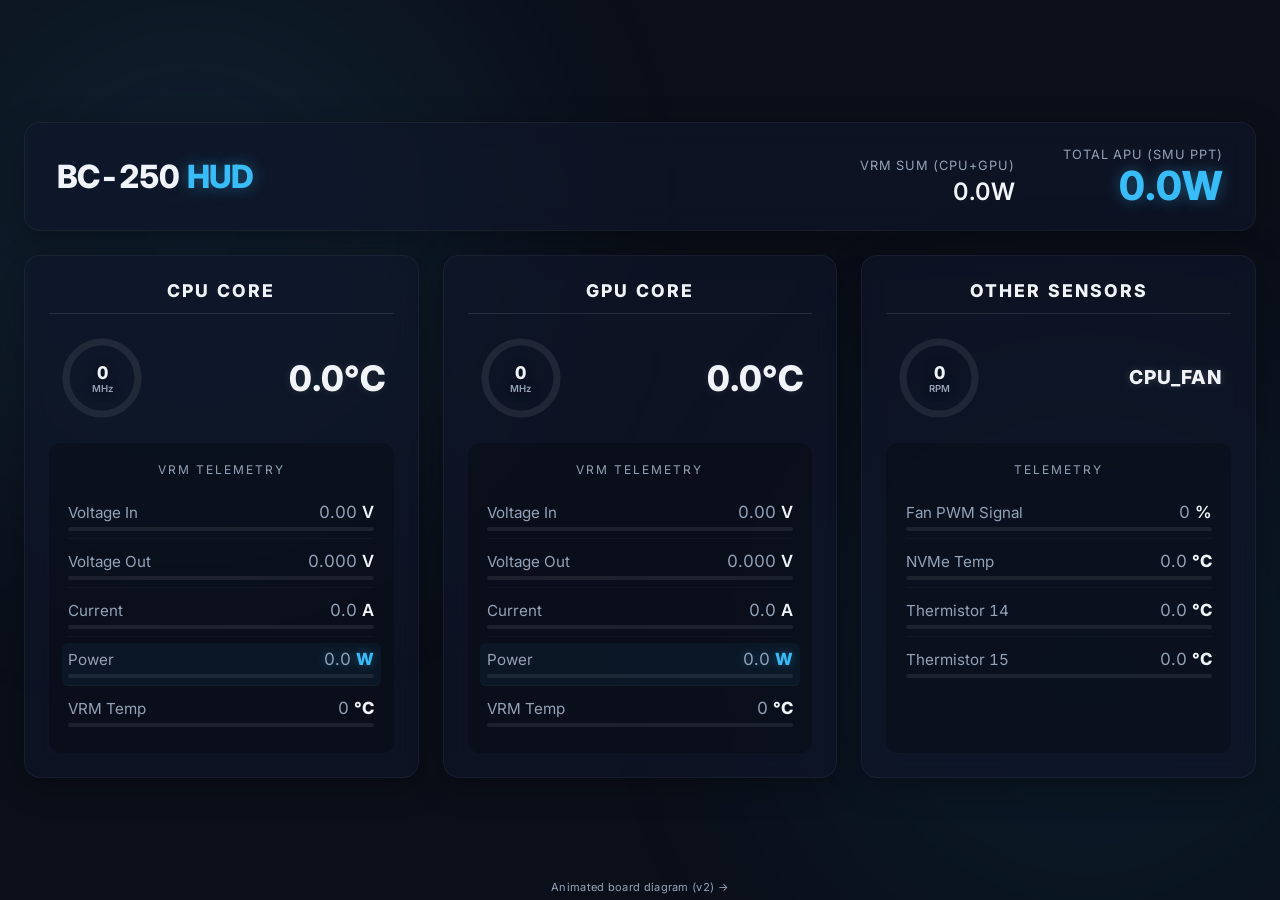
==== web/index.html @ 1ba90a02 "Initial commit" ====
<!DOCTYPE html>
<html lang="en">
<head>
    <meta charset="UTF-8">
    <meta name="viewport" content="width=device-width, initial-scale=1.0">
    <title>BC-250 HUD</title>
    <link rel="icon" type="image/svg+xml" href="/favicon-pulse.svg">
    <link rel="stylesheet" href="style.css">
    <link href="https://fonts.googleapis.com/css2?family=Inter:wght@400;600;800&display=swap" rel="stylesheet">
</head>
<body>
    <!-- Background graphic -->
    <div class="background-blobs">
        <div class="blob blob-1"></div>
        <div class="blob blob-2"></div>
    </div>

    <!-- Main container (no scrolling) -->
    <div class="hud-container">
        <!-- Header -->
        <header class="hud-header glass-panel">
            <div class="hud-title">BC-250 <span>HUD</span></div>
            <div class="hud-power-stats">
                <div class="stat" id="total-power-stat">
                    <span class="lbl">VRM SUM (CPU+GPU)</span>
                    <div class="val-box"><span class="val" id="total-power">0.0</span>W</div>
                </div>
                <div class="stat primary" id="sys-ppt-stat">
                    <span class="lbl">TOTAL APU (SMU PPT)</span>
                    <div class="val-box"><span class="val" id="sys-ppt">0.0</span>W</div>
                </div>
            </div>
        </header>

        <!-- 3-column grid (CPU, GPU, System) -->
        <main class="hud-grid">

            <!-- CPU Card -->
            <section class="hud-card glass-panel">
                <div class="card-title">CPU CORE</div>

                <div class="card-top">
                    <!-- Mini frequency gauge -->
                    <div class="gauge-mini">
                        <svg viewBox="0 0 50 50">
                            <circle class="bg" cx="25" cy="25" r="20"></circle>
                            <circle class="fg" cx="25" cy="25" r="20" id="cpu-freq-gauge"></circle>
                        </svg>
                        <div class="gauge-val"><span id="cpu-freq">0</span><span class="unit">MHz</span></div>
                    </div>
                    <!-- Temperature -->
                    <div class="core-temps">
                        <div class="sys-temp" id="sys-cpu-temp">0.0°C</div>
                    </div>
                </div>

                <!-- VRM Table (compact) -->
                <div class="vrm-data">
                    <div class="vrm-title">VRM Telemetry</div>
                    <div class="vrm-row">
                        <div class="vrm-row-main"><span>Voltage In</span><div class="r-val"><span id="cpu-vin">0.00</span> V</div></div>
                        <div class="mini-bar"><div class="mini-bar-fill" id="cpu-vin-bar" data-max="13"></div></div>
                    </div>
                    <div class="vrm-row">
                        <div class="vrm-row-main"><span>Voltage Out</span><div class="r-val"><span id="cpu-vout">0.000</span> V</div></div>
                        <div class="mini-bar"><div class="mini-bar-fill" id="cpu-vout-bar" data-max="1.2"></div></div>
                    </div>
                    <div class="vrm-row">
                        <div class="vrm-row-main"><span>Current</span><div class="r-val"><span id="cpu-iout">0.0</span> A</div></div>
                        <div class="mini-bar"><div class="mini-bar-fill" id="cpu-iout-bar" data-max="55"></div></div>
                    </div>
                    <div class="vrm-row highlight">
                        <div class="vrm-row-main"><span>Power</span><div class="r-val"><span id="cpu-pout">0.0</span> W</div></div>
                        <div class="mini-bar"><div class="mini-bar-fill" id="cpu-pout-bar" data-max="60"></div></div>
                    </div>
                    <div class="vrm-row">
                        <div class="vrm-row-main"><span>VRM Temp</span><div class="r-val temp-vrm" id="cpu-temp-figure"><span id="cpu-temp">0</span> °C</div></div>
                        <div class="mini-bar"><div class="mini-bar-fill" id="cpu-temp-bar" data-max="100"></div></div>
                    </div>
                </div>
            </section>

            <!-- GPU Card -->
            <section class="hud-card glass-panel">
                <div class="card-title">GPU CORE</div>

                <div class="card-top">
                    <div class="gauge-mini">
                        <svg viewBox="0 0 50 50">
                            <circle class="bg" cx="25" cy="25" r="20"></circle>
                            <circle class="fg" cx="25" cy="25" r="20" id="gpu-freq-gauge"></circle>
                        </svg>
                        <div class="gauge-val"><span id="gpu-clock">0</span><span class="unit">MHz</span></div>
                    </div>
                    <div class="core-temps">
                        <div class="sys-temp" id="sys-gpu-temp">0.0°C</div>
                    </div>
                </div>

                <div class="vrm-data">
                    <div class="vrm-title">VRM Telemetry</div>
                    <div class="vrm-row">
                        <div class="vrm-row-main"><span>Voltage In</span><div class="r-val"><span id="gpu-vin">0.00</span> V</div></div>
                        <div class="mini-bar"><div class="mini-bar-fill" id="gpu-vin-bar" data-max="13"></div></div>
                    </div>
                    <div class="vrm-row">
                        <div class="vrm-row-main"><span>Voltage Out</span><div class="r-val"><span id="gpu-vout">0.000</span> V</div></div>
                        <div class="mini-bar"><div class="mini-bar-fill" id="gpu-vout-bar" data-max="0.9"></div></div>
                    </div>
                    <div class="vrm-row">
                        <div class="vrm-row-main"><span>Current</span><div class="r-val"><span id="gpu-iout">0.0</span> A</div></div>
                        <div class="mini-bar"><div class="mini-bar-fill" id="gpu-iout-bar" data-max="150"></div></div>
                    </div>
                    <div class="vrm-row highlight">
                        <div class="vrm-row-main"><span>Power</span><div class="r-val"><span id="gpu-pout">0.0</span> W</div></div>
                        <div class="mini-bar"><div class="mini-bar-fill" id="gpu-pout-bar" data-max="130"></div></div>
                    </div>
                    <div class="vrm-row">
                        <div class="vrm-row-main"><span>VRM Temp</span><div class="r-val temp-vrm" id="gpu-temp-figure"><span id="gpu-temp">0</span> °C</div></div>
                        <div class="mini-bar"><div class="mini-bar-fill" id="gpu-temp-bar" data-max="100"></div></div>
                    </div>
                </div>
            </section>

            <!-- OTHER SENSORS Card -->
            <section class="hud-card glass-panel">
                <div class="card-title">OTHER SENSORS</div>

                <div class="card-top">
                    <div class="gauge-mini">
                        <svg viewBox="0 0 50 50">
                            <circle class="bg" cx="25" cy="25" r="20"></circle>
                            <circle class="fg" cx="25" cy="25" r="20" id="fan-rpm-gauge"></circle>
                        </svg>
                        <div class="gauge-val"><span id="fan-rpm">0</span><span class="unit">RPM</span></div>
                    </div>
                    <div class="core-temps">
                        <div class="sys-temp-lbl" style="font-size: 1.2rem; color: var(--text-main); font-weight: 800; text-shadow: 0 0 10px rgba(255,255,255,0.2);">CPU_FAN</div>
                    </div>
                </div>

                <div class="vrm-data">
                    <div class="vrm-title">Telemetry</div>
                    <div class="vrm-row">
                        <div class="vrm-row-main"><span>Fan PWM Signal</span><div class="r-val"><span id="fan-pwm">0</span> %</div></div>
                        <div class="mini-bar"><div class="mini-bar-fill" id="fan-pwm-bar" data-max="100"></div></div>
                    </div>
                    <div class="vrm-row">
                        <div class="vrm-row-main"><span>NVMe Temp</span><div class="r-val temp-vrm" id="nvme-temp-figure"><span id="nvme-temp">0.0</span> °C</div></div>
                        <div class="mini-bar"><div class="mini-bar-fill" id="nvme-temp-bar" data-max="85"></div></div>
                    </div>
                    <div class="vrm-row">
                        <div class="vrm-row-main"><span>Thermistor 14</span><div class="r-val temp-vrm" id="therm-14-figure"><span id="therm-14">0.0</span> °C</div></div>
                        <div class="mini-bar"><div class="mini-bar-fill" id="therm-14-bar" data-max="100"></div></div>
                    </div>
                    <div class="vrm-row">
                        <div class="vrm-row-main"><span>Thermistor 15</span><div class="r-val temp-vrm" id="therm-15-figure"><span id="therm-15">0.0</span> °C</div></div>
                        <div class="mini-bar"><div class="mini-bar-fill" id="therm-15-bar" data-max="100"></div></div>
                    </div>
                </div>
            </section>

        </main>
    </div>

    <!-- position:fixed so it doesn't disturb the overflow:hidden/100vh layout -->
    <div class="dash-switch-link">
        <a href="/v2/">Animated board diagram (v2) →</a>
    </div>

    <script src="app.js"></script>
</body>
</html>
---- web/style.css ----
:root {
    --bg-color: #0b0f19;
    --glass-bg: rgba(15, 23, 42, 0.6);
    --glass-border: rgba(255, 255, 255, 0.05);
    --text-main: #f1f5f9;
    --text-muted: #94a3b8;
    --accent: #38bdf8;
    --accent-glow: rgba(56, 189, 248, 0.4);

    --status-good: #34d399;
    --status-warning: #fbbf24;
    --status-serious: #fb923c;
    --status-critical: #fb7185;
}

* { box-sizing: border-box; margin: 0; padding: 0; }

body {
    font-family: 'Inter', sans-serif;
    font-variant-numeric: tabular-nums;
    background-color: var(--bg-color);
    color: var(--text-main);

    /* CORE DESIGN CONSTRAINT: no scrolling allowed — everything stays centered on one screen */
    overflow: hidden;
    display: flex;
    justify-content: center;
    align-items: center;
    height: 100vh;
}

/* Background Effects */
.background-blobs {
    position: fixed; top: 0; left: 0; width: 100vw; height: 100vh;
    z-index: 0; pointer-events: none; overflow: hidden;
}
.blob {
    position: absolute; filter: blur(120px); opacity: 0.4; border-radius: 50%;
}
.blob-1 { top: -10%; left: -10%; width: 50vw; height: 50vw; background: rgba(56, 189, 248, 0.2); }
.blob-2 { bottom: -10%; right: -10%; width: 50vw; height: 50vw; background: rgba(14, 165, 233, 0.15); }

/* Small, understated link to v2. position:fixed keeps it out of the body's
   flex layout, so it can't overflow the strict overflow:hidden/100vh setup. */
.dash-switch-link {
    position: fixed;
    left: 0; right: 0; bottom: 6px;
    text-align: center;
    font-size: 11px;
    letter-spacing: .3px;
    z-index: 1;
}
.dash-switch-link a {
    color: var(--text-muted);
    text-decoration: none;
    border-bottom: 1px dotted transparent;
}
.dash-switch-link a:hover {
    color: var(--text-main);
    border-bottom-color: var(--text-muted);
}

/* Main Wrapper */
.hud-container {
    width: 100%;
    max-width: 1300px; /* A bit wider to fit 3 columns */
    padding: 1.5rem;
    display: flex;
    flex-direction: column;
    gap: 1.5rem;
    z-index: 1;
}

.glass-panel {
    background: var(--glass-bg);
    backdrop-filter: blur(12px);
    border: 1px solid var(--glass-border);
    border-radius: 16px;
    box-shadow: 0 8px 32px rgba(0,0,0,0.3);
}

/* HEADER */
.hud-header {
    display: flex;
    justify-content: space-between;
    align-items: center;
    padding: 1.5rem 2rem;
}
.hud-title {
    font-size: 2rem; font-weight: 800; letter-spacing: -1px;
}
.hud-title span {
    color: var(--accent); text-shadow: 0 0 15px var(--accent-glow);
}
.hud-power-stats {
    display: flex; gap: 3rem; align-items: flex-end;
}
.stat { display: flex; flex-direction: column; align-items: flex-end; }
.stat .lbl { font-size: 0.8rem; color: var(--text-muted); text-transform: uppercase; letter-spacing: 1px; margin-bottom: 0.2rem; }
.stat .val-box { font-size: 1.5rem; font-weight: 600; }
.stat.primary .val-box { font-size: 2.5rem; font-weight: 800; color: var(--accent); text-shadow: 0 0 15px var(--accent-glow); line-height: 1; }

/* total_power_valid == false: one of the CPU/GPU I2C readings is currently
   glitching — the total is unknown, not 0. Dim it instead of showing a false zero. */
.stat.uncertain .val-box { color: var(--text-muted); text-shadow: none; }

/* TOTAL APU (SMU PPT): warning colors as it approaches power limits */
.stat.primary.ppt-warning .val-box { color: var(--status-warning); text-shadow: 0 0 15px rgba(251, 191, 36, 0.4); }
.stat.primary.ppt-critical .val-box { color: var(--status-critical); text-shadow: 0 0 15px rgba(251, 113, 133, 0.4); animation: ppt-blink 0.8s ease-in-out infinite; }
@keyframes ppt-blink { 0%, 100% { opacity: 1; } 50% { opacity: 0.35; } }

/* MAIN GRID (3 Columns) */
.hud-grid {
    display: grid;
    grid-template-columns: repeat(3, 1fr);
    grid-template-rows: auto auto 1fr; /* title / gauge block / telemetry */
    gap: 1.5rem;
}

/* CARDS: subgrid inherits row tracks from .hud-grid, so matching sections
   (title/top/data) across all three cards automatically line up in height —
   no need to hand-tune fixed values or add filler rows */
.hud-card {
    padding: 1.5rem;
    display: grid;
    grid-row: span 3;
    grid-template-rows: subgrid;
    row-gap: 1.2rem;
}
.card-title {
    font-size: 1.1rem;
    font-weight: 800;
    letter-spacing: 2px;
    color: var(--text-main);
    border-bottom: 1px solid rgba(255,255,255,0.1);
    padding-bottom: 0.8rem;
    text-align: center;
}

/* SVG MINI GAUGES & TEMPS */
.card-top {
    display: flex;
    justify-content: space-between;
    align-items: center;
    padding: 0 0.5rem;
}
.gauge-mini {
    position: relative;
    width: 90px;
    height: 90px;
}
.gauge-mini svg {
    width: 100%; height: 100%;
    transform: rotate(-90deg); /* So the fill starts from the top */
}
.gauge-mini circle {
    fill: none; stroke-width: 4; stroke-linecap: round;
}
.gauge-mini .bg { stroke: rgba(255,255,255,0.08); }
.gauge-mini .fg {
    stroke: var(--accent);
    stroke-dasharray: 125.66; /* Circumference of the r=20 circle */
    stroke-dashoffset: 125.66;
    transition: stroke-dashoffset 0.1s linear;
}
.gauge-val {
    position: absolute; inset: 0;
    display: flex; flex-direction: column; justify-content: center; align-items: center;
    font-weight: 800; font-size: 1.1rem; text-shadow: 0 0 10px rgba(0,0,0,0.5);
}
.gauge-val .unit { font-size: 0.6rem; color: var(--text-muted); font-weight: 600; }

.core-temps { text-align: right; }
.sys-temp { font-size: 2.2rem; font-weight: 800; text-shadow: 0 0 10px rgba(255,255,255,0.1); }
.sys-temp-lbl { font-size: 0.8rem; color: var(--text-muted); text-transform: uppercase; letter-spacing: 1px; margin-top: -0.2rem;}

/* VRM ROWS (Table style) */
.vrm-data {
    background: rgba(0,0,0,0.25);
    border-radius: 12px;
    padding: 1.2rem;
    display: flex;
    flex-direction: column;
    gap: 0.4rem;
}
.vrm-title {
    font-size: 0.75rem; color: var(--text-muted); text-transform: uppercase; letter-spacing: 2px;
    margin-bottom: 0.8rem; text-align: center;
}
.vrm-row {
    display: flex; flex-direction: column; gap: 0.3rem;
    padding: 0.4rem 0;
    border-bottom: 1px solid rgba(255,255,255,0.03);
}
.vrm-row:last-child { border-bottom: none; }
.vrm-row-main {
    display: flex; justify-content: space-between; align-items: center;
    font-size: 0.95rem; font-weight: 600;
}
.vrm-row-main span:first-child { color: var(--text-muted); font-weight: 400; }
.r-val { font-size: 1.05rem; }
.vrm-row.highlight { background: rgba(56, 189, 248, 0.05); border-radius: 6px; padding: 0.4rem; margin: 0 -0.4rem; }
.vrm-row.highlight .r-val { color: var(--accent); font-weight: 800; text-shadow: 0 0 10px var(--accent-glow);}
.temp-vrm { font-weight: 800; }

/* Mini level indicator below each VRM/temperature value */
.mini-bar {
    width: 100%; height: 4px; border-radius: 2px;
    background: rgba(255,255,255,0.08); overflow: hidden;
}
.mini-bar-fill {
    height: 100%; width: 0%;
    background: var(--accent);
    border-radius: 2px;
    transition: width 0.15s linear, background-color 0.2s linear;
}

/* Temperature color semantics: good → warning → serious → critical */
.temp-vrm.status-good, .sys-temp.status-good { color: var(--status-good); }
.temp-vrm.status-warning, .sys-temp.status-warning { color: var(--status-warning); }
.temp-vrm.status-serious, .sys-temp.status-serious { color: var(--status-serious); }
.temp-vrm.status-critical, .sys-temp.status-critical { color: var(--status-critical); text-shadow: 0 0 10px rgba(251, 113, 133, 0.3); }

.mini-bar-fill.status-good { background: var(--status-good); }
.mini-bar-fill.status-warning { background: var(--status-warning); }
.mini-bar-fill.status-serious { background: var(--status-serious); }
.mini-bar-fill.status-critical { background: var(--status-critical); }

/* RESPONSIVE: for when this is opened on a phone */
@media (max-width: 900px) {
    body { overflow: auto; height: auto; align-items: flex-start; padding: 2rem 0; }
    .hud-grid { grid-template-columns: 1fr; }
    .hud-card { grid-row: auto; grid-template-rows: none; }
    .hud-header { flex-direction: column; text-align: center; gap: 1.5rem; }
    .hud-power-stats { flex-direction: column; align-items: center; gap: 1.5rem; }
    .stat { align-items: center; }
}
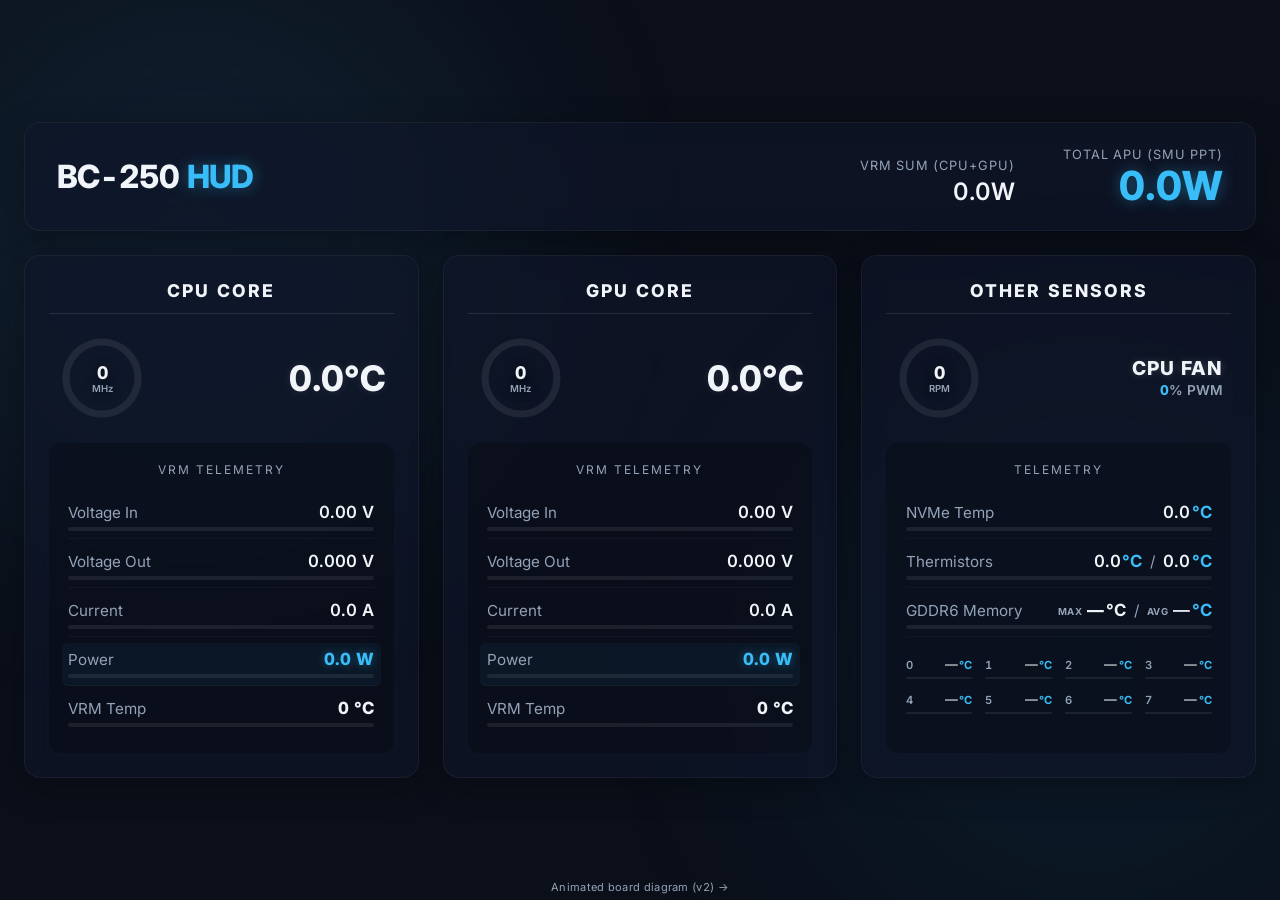
==== commit 19b66131: "feat: add GDDR6 memory monitoring panel with temperature readings and visual indicators - Updated in" ====
--- a/web/index.html
+++ b/web/index.html
@@ -66,7 +66,7 @@
                         <div class="mini-bar"><div class="mini-bar-fill" id="cpu-vout-bar" data-max="1.2"></div></div>
                     </div>
                     <div class="vrm-row">
-                        <div class="vrm-row-main"><span>Current</span><div class="r-val"><span id="cpu-iout">0.0</span> A</div></div>
+                        <div class="vrm-row-main"><span>Current<span class="fault-badge" id="cpu-iout-fault-badge"></span></span><div class="r-val"><span id="cpu-iout">0.0</span> A</div></div>
                         <div class="mini-bar"><div class="mini-bar-fill" id="cpu-iout-bar" data-max="55"></div></div>
                     </div>
                     <div class="vrm-row highlight">
@@ -74,7 +74,7 @@
                         <div class="mini-bar"><div class="mini-bar-fill" id="cpu-pout-bar" data-max="60"></div></div>
                     </div>
                     <div class="vrm-row">
-                        <div class="vrm-row-main"><span>VRM Temp</span><div class="r-val temp-vrm" id="cpu-temp-figure"><span id="cpu-temp">0</span> °C</div></div>
+                        <div class="vrm-row-main"><span>VRM Temp<span class="fault-badge" id="cpu-temp-fault-badge"></span></span><div class="r-val temp-vrm" id="cpu-temp-figure"><span id="cpu-temp">0</span> °C</div></div>
                         <div class="mini-bar"><div class="mini-bar-fill" id="cpu-temp-bar" data-max="100"></div></div>
                     </div>
                 </div>
@@ -108,7 +108,7 @@
                         <div class="mini-bar"><div class="mini-bar-fill" id="gpu-vout-bar" data-max="0.9"></div></div>
                     </div>
                     <div class="vrm-row">
-                        <div class="vrm-row-main"><span>Current</span><div class="r-val"><span id="gpu-iout">0.0</span> A</div></div>
+                        <div class="vrm-row-main"><span>Current<span class="fault-badge" id="gpu-iout-fault-badge"></span></span><div class="r-val"><span id="gpu-iout">0.0</span> A</div></div>
                         <div class="mini-bar"><div class="mini-bar-fill" id="gpu-iout-bar" data-max="150"></div></div>
                     </div>
                     <div class="vrm-row highlight">
@@ -116,7 +116,7 @@
                         <div class="mini-bar"><div class="mini-bar-fill" id="gpu-pout-bar" data-max="130"></div></div>
                     </div>
                     <div class="vrm-row">
-                        <div class="vrm-row-main"><span>VRM Temp</span><div class="r-val temp-vrm" id="gpu-temp-figure"><span id="gpu-temp">0</span> °C</div></div>
+                        <div class="vrm-row-main"><span>VRM Temp<span class="fault-badge" id="gpu-temp-fault-badge"></span></span><div class="r-val temp-vrm" id="gpu-temp-figure"><span id="gpu-temp">0</span> °C</div></div>
                         <div class="mini-bar"><div class="mini-bar-fill" id="gpu-temp-bar" data-max="100"></div></div>
                     </div>
                 </div>
@@ -135,27 +135,42 @@
                         <div class="gauge-val"><span id="fan-rpm">0</span><span class="unit">RPM</span></div>
                     </div>
                     <div class="core-temps">
-                        <div class="sys-temp-lbl" style="font-size: 1.2rem; color: var(--text-main); font-weight: 800; text-shadow: 0 0 10px rgba(255,255,255,0.2);">CPU_FAN</div>
+                        <div class="sys-temp-lbl fan-label">CPU Fan</div>
+                        <div class="fan-pwm-sub"><span id="fan-pwm">0</span>% PWM</div>
                     </div>
                 </div>
 
                 <div class="vrm-data">
                     <div class="vrm-title">Telemetry</div>
                     <div class="vrm-row">
-                        <div class="vrm-row-main"><span>Fan PWM Signal</span><div class="r-val"><span id="fan-pwm">0</span> %</div></div>
-                        <div class="mini-bar"><div class="mini-bar-fill" id="fan-pwm-bar" data-max="100"></div></div>
-                    </div>
-                    <div class="vrm-row">
-                        <div class="vrm-row-main"><span>NVMe Temp</span><div class="r-val temp-vrm" id="nvme-temp-figure"><span id="nvme-temp">0.0</span> °C</div></div>
+                        <div class="vrm-row-main"><span>NVMe Temp</span><div class="r-val" id="nvme-temp-figure"><span id="nvme-temp">0.0</span><span class="temp-unit">°C</span></div></div>
                         <div class="mini-bar"><div class="mini-bar-fill" id="nvme-temp-bar" data-max="85"></div></div>
                     </div>
                     <div class="vrm-row">
-                        <div class="vrm-row-main"><span>Thermistor 14</span><div class="r-val temp-vrm" id="therm-14-figure"><span id="therm-14">0.0</span> °C</div></div>
-                        <div class="mini-bar"><div class="mini-bar-fill" id="therm-14-bar" data-max="100"></div></div>
+                        <div class="vrm-row-main"><span>Thermistors</span><div class="r-val-pair">
+                            <span class="r-val" id="therm-14-figure" title="Thermistor 14"><span id="therm-14">0.0</span><span class="temp-unit">°C</span></span>
+                            <span class="r-val-sep">/</span>
+                            <span class="r-val" id="therm-15-figure" title="Thermistor 15"><span id="therm-15">0.0</span><span class="temp-unit">°C</span></span>
+                        </div></div>
+                        <div class="mini-bar"><div class="mini-bar-fill" id="therm-14-15-bar" data-max="100"></div></div>
                     </div>
-                    <div class="vrm-row">
-                        <div class="vrm-row-main"><span>Thermistor 15</span><div class="r-val temp-vrm" id="therm-15-figure"><span id="therm-15">0.0</span> °C</div></div>
-                        <div class="mini-bar"><div class="mini-bar-fill" id="therm-15-bar" data-max="100"></div></div>
+                    <div class="vrm-row" id="memory-row" title="GDDR6 memory: waiting for telemetry…">
+                        <div class="vrm-row-main"><span>GDDR6 Memory</span><div class="r-val-pair">
+                            <span class="r-val temp-vrm" id="memory-hotspot-figure"><span class="r-val-tag">MAX</span> <span id="memory-hotspot">—</span><span class="temp-unit">°C</span></span>
+                            <span class="r-val-sep">/</span>
+                            <span class="r-val" id="memory-average-figure"><span class="r-val-tag">AVG</span> <span id="memory-average">—</span><span class="temp-unit">°C</span></span>
+                        </div></div>
+                        <div class="mini-bar"><div class="mini-bar-fill" id="memory-bar" data-max="120"></div></div>
+                    </div>
+                    <div class="mem-chips" id="mem-chips" aria-label="Temperature by memory chip">
+                        <div class="mem-chip"><div class="mem-chip-row"><span class="mem-chip-idx">0</span><span class="r-val" id="mem-chip-figure-0"><span id="mem-chip-val-0">—</span><span class="temp-unit">°C</span></span></div><div class="mini-bar"><div class="mini-bar-fill" id="mem-chip-bar-0" data-max="120"></div></div></div>
+                        <div class="mem-chip"><div class="mem-chip-row"><span class="mem-chip-idx">1</span><span class="r-val" id="mem-chip-figure-1"><span id="mem-chip-val-1">—</span><span class="temp-unit">°C</span></span></div><div class="mini-bar"><div class="mini-bar-fill" id="mem-chip-bar-1" data-max="120"></div></div></div>
+                        <div class="mem-chip"><div class="mem-chip-row"><span class="mem-chip-idx">2</span><span class="r-val" id="mem-chip-figure-2"><span id="mem-chip-val-2">—</span><span class="temp-unit">°C</span></span></div><div class="mini-bar"><div class="mini-bar-fill" id="mem-chip-bar-2" data-max="120"></div></div></div>
+                        <div class="mem-chip"><div class="mem-chip-row"><span class="mem-chip-idx">3</span><span class="r-val" id="mem-chip-figure-3"><span id="mem-chip-val-3">—</span><span class="temp-unit">°C</span></span></div><div class="mini-bar"><div class="mini-bar-fill" id="mem-chip-bar-3" data-max="120"></div></div></div>
+                        <div class="mem-chip"><div class="mem-chip-row"><span class="mem-chip-idx">4</span><span class="r-val" id="mem-chip-figure-4"><span id="mem-chip-val-4">—</span><span class="temp-unit">°C</span></span></div><div class="mini-bar"><div class="mini-bar-fill" id="mem-chip-bar-4" data-max="120"></div></div></div>
+                        <div class="mem-chip"><div class="mem-chip-row"><span class="mem-chip-idx">5</span><span class="r-val" id="mem-chip-figure-5"><span id="mem-chip-val-5">—</span><span class="temp-unit">°C</span></span></div><div class="mini-bar"><div class="mini-bar-fill" id="mem-chip-bar-5" data-max="120"></div></div></div>
+                        <div class="mem-chip"><div class="mem-chip-row"><span class="mem-chip-idx">6</span><span class="r-val" id="mem-chip-figure-6"><span id="mem-chip-val-6">—</span><span class="temp-unit">°C</span></span></div><div class="mini-bar"><div class="mini-bar-fill" id="mem-chip-bar-6" data-max="120"></div></div></div>
+                        <div class="mem-chip"><div class="mem-chip-row"><span class="mem-chip-idx">7</span><span class="r-val" id="mem-chip-figure-7"><span id="mem-chip-val-7">—</span><span class="temp-unit">°C</span></span></div><div class="mini-bar"><div class="mini-bar-fill" id="mem-chip-bar-7" data-max="120"></div></div></div>
                     </div>
                 </div>
             </section>
--- a/web/style.css
+++ b/web/style.css
@@ -173,6 +173,11 @@
 .core-temps { text-align: right; }
 .sys-temp { font-size: 2.2rem; font-weight: 800; text-shadow: 0 0 10px rgba(255,255,255,0.1); }
 .sys-temp-lbl { font-size: 0.8rem; color: var(--text-muted); text-transform: uppercase; letter-spacing: 1px; margin-top: -0.2rem;}
+/* Fan label + PWM readout, moved up next to the RPM gauge instead of living
+   in the telemetry list below (was the "Fan PWM Signal" row). */
+.fan-label { font-size: 1.2rem; color: var(--text-main); font-weight: 800; text-shadow: 0 0 10px rgba(255,255,255,0.2); }
+.fan-pwm-sub { font-size: 0.85rem; color: var(--text-muted); font-weight: 600; margin-top: 0.15rem; }
+.fan-pwm-sub span { color: var(--accent); font-weight: 800; }
 
 /* VRM ROWS (Table style) */
 .vrm-data {
@@ -197,11 +202,66 @@
     display: flex; justify-content: space-between; align-items: center;
     font-size: 0.95rem; font-weight: 600;
 }
-.vrm-row-main span:first-child { color: var(--text-muted); font-weight: 400; }
+/* Direct-child combinator: only the row's own leading label span (e.g.
+   "NVMe Temp") should be muted — not a nested value span deeper inside
+   (a merged-pair figure like Thermistors/GDDR6 Memory is also a <span>
+   and would otherwise match this as its own container's first child). */
+.vrm-row-main > span:first-child { color: var(--text-muted); font-weight: 400; }
 .r-val { font-size: 1.05rem; }
 .vrm-row.highlight { background: rgba(56, 189, 248, 0.05); border-radius: 6px; padding: 0.4rem; margin: 0 -0.4rem; }
 .vrm-row.highlight .r-val { color: var(--accent); font-weight: 800; text-shadow: 0 0 10px var(--accent-glow);}
 .temp-vrm { font-weight: 800; }
+
+/* Two figures sharing one row (Thermistors, GDDR6 Memory) instead of a
+   single value — same idea as the merged Board Temp row on dashboard v2. */
+.r-val-pair { display: flex; align-items: baseline; gap: 0.5rem; }
+.r-val-sep { color: var(--text-muted); font-weight: 400; }
+.r-val-tag { font-size: 0.6rem; color: var(--text-muted); font-weight: 700; letter-spacing: 0.5px; vertical-align: middle; }
+/* The one highlight ordinary readings keep: the °C unit itself, not the
+   number — severity coloring is reserved for the GDDR6 MAX figure. */
+.temp-unit { color: var(--accent); font-weight: 700; margin-left: 0.1rem; }
+/* Inside a severity-colored figure (.temp-vrm carrying a live status class,
+   e.g. the GDDR6 MAX reading), the unit should track the value's own color
+   instead of the fixed accent highlight used by ordinary readings above. */
+.temp-vrm .temp-unit { color: inherit; }
+
+/* Per-chip GDDR6 breakdown: a compact 4x2 grid under the GDDR6 Memory row.
+   Same rule as everywhere else in this card — plain by default, and only
+   the chip(s) tied for hottest pick up .temp-vrm + a live status color. */
+.mem-chips { display: grid; grid-template-columns: repeat(4, minmax(0, 1fr)); gap: 0.8rem 0.8rem; margin-top: 0.9rem; }
+.mem-chip { display: flex; flex-direction: column; gap: 0.3rem; min-width: 0; }
+.mem-chip-row { display: flex; justify-content: space-between; align-items: baseline; gap: 0.2rem; font-size: 0.85rem; }
+.mem-chip-idx { color: var(--text-muted); font-size: 0.7rem; font-weight: 600; }
+.mem-chip .r-val { font-size: 0.8rem; }
+.mem-chip .temp-unit { font-size: 0.7rem; }
+.mem-chip .mini-bar { height: 2px; }
+
+/* Chip-reported STATUS_TEMPERATURE/STATUS_IOUT fault & warning bits — hidden
+   unless the PMIC itself has actually latched the bit (see bc250_telemetry.cpp). */
+.fault-badge {
+    display: none;
+    margin-left: 0.5rem;
+    padding: 0.1rem 0.5rem;
+    font-size: 0.65rem;
+    font-weight: 800;
+    letter-spacing: 0.5px;
+    border-radius: 4px;
+    text-transform: uppercase;
+    vertical-align: middle;
+}
+.fault-badge.active-warning {
+    display: inline-block;
+    color: var(--status-warning);
+    background: rgba(251, 191, 36, 0.12);
+    border: 1px solid rgba(251, 191, 36, 0.4);
+}
+.fault-badge.active-fault {
+    display: inline-block;
+    color: var(--status-critical);
+    background: rgba(251, 113, 133, 0.15);
+    border: 1px solid rgba(251, 113, 133, 0.5);
+    animation: ppt-blink 0.8s ease-in-out infinite;
+}
 
 /* Mini level indicator below each VRM/temperature value */
 .mini-bar {
